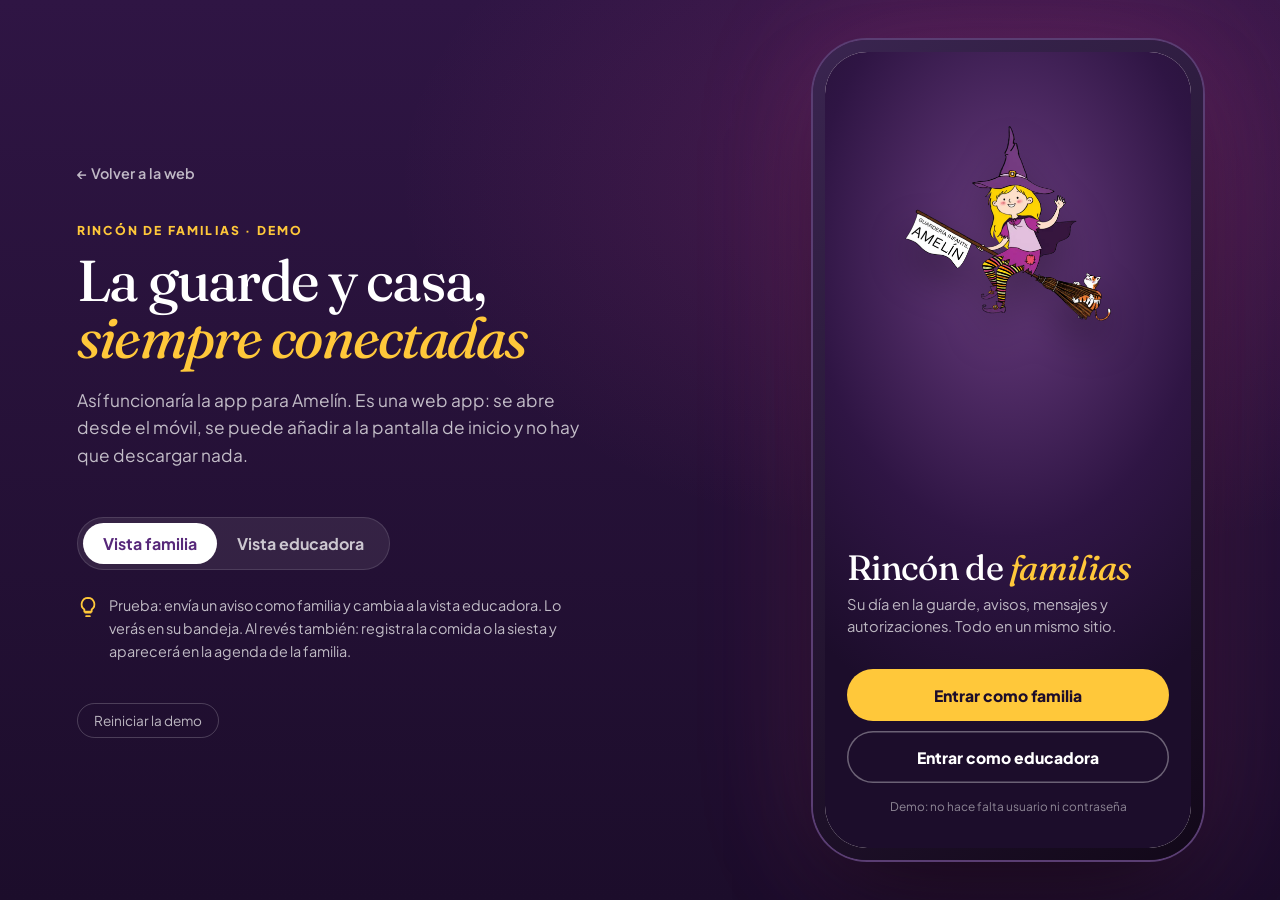
==== familias.html @ 172e7ed4 "Propuesta de nueva web para Guardería Amelín Web pública animada con la bruja Amelín (intro en vuelo" ====
<!doctype html>
<html lang="es">
<head>
  <meta charset="utf-8">
  <meta name="viewport" content="width=device-width, initial-scale=1, viewport-fit=cover">
  <title>Rincón de familias · Amelín</title>
  <meta name="description" content="Demo de la app de comunicación entre familias y educadoras de la Guardería Infantil Amelín.">
  <meta name="theme-color" content="#1c0d2b">
  <link rel="icon" href="assets/img/favicon.png">
  <link rel="preconnect" href="https://fonts.googleapis.com">
  <link rel="preconnect" href="https://fonts.gstatic.com" crossorigin>
  <link href="https://fonts.googleapis.com/css2?family=Fraunces:ital,opsz,wght,SOFT@0,9..144,400..600,100;1,9..144,400..600,100&family=Plus+Jakarta+Sans:wght@400;600;700;800&display=swap" rel="stylesheet">
  <link rel="stylesheet" href="css/app.css">
</head>
<body>
  <div class="stage">
    <div class="stage__info">
      <a class="stage__back" href="index.html">← Volver a la web</a>
      <div class="stage__eyebrow">Rincón de familias · Demo</div>
      <h1>La guarde y casa, <em>siempre conectadas</em></h1>
      <p>Así funcionaría la app para Amelín. Es una web app: se abre desde el móvil, se puede añadir a la pantalla de inicio y no hay que descargar nada.</p>
      <div class="roles" role="group" aria-label="Ver como">
        <button type="button" data-role="familia" aria-pressed="true">Vista familia</button>
        <button type="button" data-role="educadora" aria-pressed="false">Vista educadora</button>
      </div>
      <p class="stage__tip"><svg class="i" viewBox="0 0 24 24" fill="none" stroke="currentColor" stroke-width="2" stroke-linecap="round" stroke-linejoin="round"><path d="M9 18h6M10 22h4M12 2a7 7 0 0 0-4 12.7V17h8v-2.3A7 7 0 0 0 12 2z"/></svg><span>Prueba: envía un aviso como familia y cambia a la vista educadora. Lo verás en su bandeja. Al revés también: registra la comida o la siesta y aparecerá en la agenda de la familia.</span></p>
      <button class="stage__reset" type="button" id="reset">Reiniciar la demo</button>
    </div>
    <div class="device">
      <div class="app" id="app" aria-live="polite"></div>
    </div>
  </div>
  <script src="js/app.js"></script>
</body>
</html>
---- css/app.css ----
/* Rincón de familias — app demo */
html, body { background: #1c0d2b; }
:root {
  --night: #1c0d2b; --plum: #2f1544; --brand: #7b4d8f; --brand-2: #57287a;
  --lilac: #ecdff5; --lilac-2: #f6effa; --cream: #fcf8f3; --ink: #241530; --ink-2: #6a5a75; --line: #ece3f1;
  --c-a: #e2489e; --c-m: #1f9d63; --c-e: #ffc83a; --c-l: #ff8a3d; --c-i: #c8a6e6; --c-n: #e0245e;
  --font-display: "Fraunces", Georgia, serif;
  --font-ui: "Plus Jakarta Sans", system-ui, sans-serif;
  --ease: cubic-bezier(.22, 1, .36, 1);
}
* { box-sizing: border-box; }
body {
  margin: 0; font-family: var(--font-ui); color: var(--ink); -webkit-font-smoothing: antialiased;
  min-height: 100dvh;
}
button { font: inherit; color: inherit; cursor: pointer; }
input, select, textarea { font: inherit; color: inherit; }
:focus-visible { outline: 3px solid var(--c-e); outline-offset: 2px; border-radius: 8px; }
svg.i { width: 22px; height: 22px; flex: none; }
::selection { background: rgba(123, 77, 143, .3); }

/* ---------- escaparate (escritorio) ---------- */
.stage {
  min-height: 100dvh; display: grid; grid-template-columns: 1fr auto; align-items: center; gap: 60px;
  padding: 40px max(24px, 6vw);
  background: radial-gradient(70% 60% at 80% 20%, rgba(226, 72, 158, .18), transparent 70%), linear-gradient(180deg, var(--plum), var(--night));
  color: #fff;
}
.stage__info { max-width: 520px; }
.stage__back { display: inline-flex; gap: 8px; align-items: center; color: rgba(255, 255, 255, .7); text-decoration: none; font-weight: 600; font-size: .9rem; margin-bottom: 40px; }
.stage__back:hover { color: #fff; }
.stage h1 { font-family: var(--font-display); font-weight: 450; font-size: clamp(2.6rem, 4.5vw, 4rem); line-height: 1; letter-spacing: -.03em; margin: 14px 0 20px; }
.stage h1 em { font-style: italic; color: var(--c-e); }
.stage p { color: rgba(255, 255, 255, .72); font-size: 1.08rem; line-height: 1.6; }
.stage__eyebrow { font-size: .76rem; letter-spacing: .18em; text-transform: uppercase; font-weight: 800; color: var(--c-e); }
.roles { display: inline-flex; padding: 5px; border-radius: 999px; background: rgba(255, 255, 255, .08); margin: 30px 0 16px; border: 1px solid rgba(255, 255, 255, .12); }
.roles button { border: 0; background: none; padding: 10px 20px; border-radius: 999px; font-weight: 700; color: rgba(255, 255, 255, .75); transition: all .3s var(--ease); }
.roles button[aria-pressed="true"] { background: #fff; color: var(--brand-2); }
.stage__tip { font-size: .9rem !important; display: flex; gap: 10px; align-items: flex-start; margin-top: 8px; }
.stage__tip svg { color: var(--c-e); margin-top: 2px; }
.stage__reset { margin-top: 26px; background: none; border: 1px solid rgba(255, 255, 255, .2); color: rgba(255, 255, 255, .7); border-radius: 999px; padding: 8px 16px; font-size: .85rem; }
.stage__reset:hover { color: #fff; border-color: #fff; }
.device {
  width: 390px; height: min(820px, calc(100dvh - 80px)); border-radius: 54px; padding: 12px; position: relative;
  background: linear-gradient(145deg, #3a2550, #120819); box-shadow: 0 0 0 2px #5a3e73, 0 50px 100px -30px rgba(0, 0, 0, .6), 0 0 120px rgba(226, 72, 158, .2);
}
.device .app { border-radius: 42px; }
@media (max-width: 900px) {
  .stage { display: block; padding: 0; background: var(--cream); }
  .stage__info { display: none; }
  .device { width: 100%; height: 100dvh; padding: 0; border-radius: 0; box-shadow: none; background: none; }
  .device .app { border-radius: 0; }
}
body.embed .stage { display: block; padding: 0; background: var(--cream); }
body.embed .stage__info { display: none; }
body.embed .device { width: 100%; height: 100dvh; padding: 0; border-radius: 0; box-shadow: none; background: none; }
body.embed .device .app { border-radius: 0; }

/* ---------- app ---------- */
.app {
  height: 100%; background: var(--cream); color: var(--ink); overflow: hidden; position: relative;
  display: flex; flex-direction: column;
}
.screen { flex: 1; overflow-y: auto; overscroll-behavior: contain; padding: 0 18px 110px; scrollbar-width: none; }
.screen::-webkit-scrollbar { display: none; }

.topbar { position: sticky; top: 0; z-index: 5; padding: 50px 0 14px; display: flex; align-items: center; gap: 12px; background: linear-gradient(var(--cream) 80%, transparent); }
.topbar h2 { font-family: var(--font-display); font-weight: 500; font-size: 1.7rem; letter-spacing: -.02em; margin: 0; line-height: 1.05; flex: 1; }
.topbar small { display: block; font-family: var(--font-ui); font-size: .78rem; color: var(--ink-2); font-weight: 600; letter-spacing: 0; margin-bottom: 2px; }
.avatar { width: 46px; height: 46px; border-radius: 50%; display: grid; place-items: center; font-weight: 800; color: #fff; background: var(--c, var(--c-a)); flex: none; font-size: 1rem; box-shadow: 0 0 0 3px #fff, 0 6px 14px -4px rgba(0, 0, 0, .25); }
.avatar--sm { width: 38px; height: 38px; font-size: .85rem; box-shadow: 0 0 0 2px #fff; }
.iconbtn { width: 42px; height: 42px; border-radius: 50%; border: 0; background: #fff; display: grid; place-items: center; box-shadow: 0 2px 10px rgba(47, 21, 68, .08); position: relative; }
.dot-badge { position: absolute; top: 4px; right: 4px; min-width: 18px; height: 18px; padding: 0 5px; border-radius: 9px; background: var(--c-n); color: #fff; font-size: .68rem; font-weight: 800; display: grid; place-items: center; border: 2px solid var(--cream); }

/* estado */
.status {
  border-radius: 28px; padding: 20px; color: #fff; position: relative; overflow: hidden; isolation: isolate;
  background: linear-gradient(140deg, var(--brand), var(--brand-2));
  box-shadow: 0 20px 40px -20px rgba(87, 40, 122, .8);
}
.status::after { content: ""; position: absolute; right: -40px; top: -40px; width: 160px; height: 160px; border-radius: 50%; background: rgba(255, 255, 255, .08); z-index: -1; }
.status img { position: absolute; right: -6px; bottom: -8px; width: 120px; z-index: -1; opacity: .95; animation: bob 5s ease-in-out infinite; }
@keyframes bob { 50% { transform: translateY(-8px) rotate(2deg); } }
.status__label { font-size: .72rem; letter-spacing: .14em; text-transform: uppercase; font-weight: 800; opacity: .75; }
.status__now { font-family: var(--font-display); font-size: 1.55rem; line-height: 1.1; margin: 6px 0 4px; max-width: 70%; }
.status__since { font-size: .84rem; opacity: .8; }
.status__stats { display: flex; gap: 8px; margin-top: 16px; max-width: 72%; flex-wrap: wrap; }
.status__stats span { background: rgba(255, 255, 255, .16); border-radius: 12px; padding: 6px 10px; font-size: .78rem; font-weight: 700; display: inline-flex; gap: 6px; align-items: center; }
.status__stats svg { width: 15px; height: 15px; }

.h3 { font-family: var(--font-display); font-weight: 500; font-size: 1.2rem; margin: 26px 2px 12px; display: flex; justify-content: space-between; align-items: baseline; }
.h3 small { font-family: var(--font-ui); font-size: .78rem; color: var(--ink-2); font-weight: 600; }

.quick { display: grid; grid-template-columns: repeat(4, 1fr); gap: 8px; }
.quick button {
  border: 0; background: #fff; border-radius: 20px; padding: 14px 4px 12px; display: flex; flex-direction: column; align-items: center; gap: 8px;
  font-size: .72rem; font-weight: 700; line-height: 1.2; box-shadow: 0 2px 10px rgba(47, 21, 68, .06); transition: transform .2s var(--ease);
}
.quick button:active { transform: scale(.95); }
.quick i { width: 42px; height: 42px; border-radius: 14px; display: grid; place-items: center; background: color-mix(in srgb, var(--c) 15%, #fff); color: var(--c); }

.bring { background: #fff7e0; border: 1.5px dashed #f0c64a; border-radius: 20px; padding: 14px 16px; display: flex; gap: 12px; align-items: center; margin-top: 14px; }
.bring svg { color: #c38f00; }
.bring b { display: block; font-size: .9rem; }
.bring span { font-size: .82rem; color: var(--ink-2); }
.bring button { margin-left: auto; border: 0; background: #ffc83a; border-radius: 12px; padding: 8px 12px; font-weight: 800; font-size: .78rem; white-space: nowrap; }

/* timeline */
.feed { list-style: none; margin: 0; padding: 0; position: relative; }
.feed::before { content: ""; position: absolute; left: 21px; top: 10px; bottom: 10px; width: 2px; background: var(--line); }
.feed li { display: grid; grid-template-columns: 44px 1fr; gap: 12px; padding: 8px 0; position: relative; animation: pop .5s var(--ease) both; }
@keyframes pop { from { opacity: 0; transform: translateY(10px); } }
.feed i { width: 44px; height: 44px; border-radius: 15px; display: grid; place-items: center; background: color-mix(in srgb, var(--c) 16%, #fff); color: var(--c); position: relative; z-index: 1; box-shadow: 0 0 0 4px var(--cream); }
.feed .card { background: #fff; border-radius: 18px; padding: 12px 14px; box-shadow: 0 2px 10px rgba(47, 21, 68, .05); }
.feed .card header { display: flex; justify-content: space-between; gap: 10px; }
.feed .card b { font-size: .92rem; }
.feed .card time { font-size: .76rem; color: var(--ink-2); font-weight: 700; font-variant-numeric: tabular-nums; }
.feed .card p { margin: 3px 0 0; font-size: .86rem; color: var(--ink-2); line-height: 1.45; }
.feed .meter { display: flex; gap: 3px; margin-top: 8px; }
.feed .meter span { height: 6px; flex: 1; border-radius: 3px; background: var(--line); }
.feed .meter span.on { background: var(--c); }
.empty { text-align: center; color: var(--ink-2); padding: 30px 10px; font-size: .9rem; }

.menu-card { background: #fff; border-radius: 22px; padding: 16px; display: grid; grid-template-columns: auto 1fr; gap: 6px 14px; box-shadow: 0 2px 10px rgba(47, 21, 68, .05); }
.menu-card dt { font-weight: 800; font-size: .78rem; color: var(--c-l); text-transform: uppercase; letter-spacing: .08em; padding-top: 2px; }
.menu-card dd { margin: 0; font-size: .9rem; font-weight: 600; }

/* formularios */
.seg { display: grid; grid-template-columns: 1fr 1fr; gap: 8px; }
.seg button { border: 1.5px solid var(--line); background: #fff; border-radius: 18px; padding: 14px 12px; display: flex; gap: 10px; align-items: center; text-align: left; font-weight: 700; font-size: .86rem; transition: all .2s; }
.seg button i { width: 34px; height: 34px; border-radius: 11px; display: grid; place-items: center; background: color-mix(in srgb, var(--c) 15%, #fff); color: var(--c); flex: none; }
.seg button[aria-pressed="true"] { border-color: var(--c); background: color-mix(in srgb, var(--c) 8%, #fff); box-shadow: 0 0 0 3px color-mix(in srgb, var(--c) 18%, transparent); }
.fld { display: flex; flex-direction: column; gap: 6px; margin-top: 14px; }
.fld label { font-size: .8rem; font-weight: 700; color: var(--ink-2); }
.fld input, .fld select, .fld textarea { border: 1.5px solid var(--line); border-radius: 14px; padding: 12px 14px; background: #fff; font-size: 16px; width: 100%; }
.fld textarea { min-height: 80px; resize: none; }
.fld input:focus, .fld select:focus, .fld textarea:focus { outline: none; border-color: var(--brand); box-shadow: 0 0 0 4px rgba(123, 77, 143, .12); }
.row2 { display: grid; grid-template-columns: 1fr 1fr; gap: 10px; }
.cta { width: 100%; min-height: 52px; border: 0; border-radius: 999px; background: var(--brand); color: #fff; font-weight: 800; font-size: .98rem; margin-top: 18px; display: flex; align-items: center; justify-content: center; gap: 8px; box-shadow: 0 12px 24px -12px var(--brand); transition: transform .2s var(--ease); }
.cta:active { transform: scale(.97); }
.cta--ghost { background: #fff; color: var(--brand); box-shadow: inset 0 0 0 1.5px var(--line); }

.sent { list-style: none; padding: 0; margin: 0; display: grid; gap: 8px; }
.sent li { background: #fff; border-radius: 18px; padding: 12px 14px; display: grid; grid-template-columns: 38px 1fr auto; gap: 12px; align-items: center; box-shadow: 0 2px 10px rgba(47, 21, 68, .05); animation: pop .4s var(--ease) both; }
.sent i { width: 38px; height: 38px; border-radius: 12px; display: grid; place-items: center; background: color-mix(in srgb, var(--c) 15%, #fff); color: var(--c); }
.sent b { font-size: .88rem; display: block; }
.sent span { font-size: .8rem; color: var(--ink-2); display: block; line-height: 1.35; }
.tag { font-size: .7rem; font-weight: 800; padding: 4px 8px; border-radius: 8px; white-space: nowrap; }
.tag--sent { background: var(--lilac); color: var(--brand-2); }
.tag--read { background: #dff5ea; color: #147a4a; }
.tag--new { background: #ffe1ea; color: var(--c-n); }
.sent button.tag { border: 0; background: var(--brand); color: #fff; padding: 7px 10px; }

/* chat */
.chat { display: flex; flex-direction: column; height: 100%; }
.chat .screen { padding-bottom: 20px; display: flex; flex-direction: column; }
.bubbles { display: flex; flex-direction: column; gap: 6px; margin-top: auto; padding-top: 10px; }
.bubble { max-width: 80%; padding: 10px 14px; border-radius: 20px; font-size: .9rem; line-height: 1.4; animation: pop .35s var(--ease) both; position: relative; }
.bubble time { display: block; font-size: .68rem; opacity: .6; margin-top: 3px; text-align: right; }
.bubble.me { align-self: flex-end; background: var(--brand); color: #fff; border-bottom-right-radius: 6px; }
.bubble.them { align-self: flex-start; background: #fff; border-bottom-left-radius: 6px; box-shadow: 0 2px 8px rgba(47, 21, 68, .06); }
.day-sep { align-self: center; font-size: .72rem; font-weight: 700; color: var(--ink-2); background: var(--lilac-2); padding: 4px 10px; border-radius: 8px; margin: 8px 0; }
.typing { align-self: flex-start; background: #fff; border-radius: 20px; padding: 12px 16px; display: flex; gap: 4px; }
.typing span { width: 7px; height: 7px; border-radius: 50%; background: var(--c-i); animation: blink 1.2s infinite; }
.typing span:nth-child(2) { animation-delay: .2s; } .typing span:nth-child(3) { animation-delay: .4s; }
@keyframes blink { 50% { opacity: .2; transform: translateY(-3px); } }
.composer { display: flex; gap: 8px; padding: 10px 14px 96px; background: var(--cream); border-top: 1px solid var(--line); }
.composer input { flex: 1; border: 1.5px solid var(--line); border-radius: 999px; padding: 12px 16px; background: #fff; font-size: 16px; min-width: 0; }
.composer input:focus { outline: none; border-color: var(--brand); }
.composer button { width: 48px; height: 48px; border-radius: 50%; border: 0; background: var(--brand); color: #fff; display: grid; place-items: center; flex: none; }
.chips { display: flex; gap: 6px; overflow-x: auto; padding: 0 14px 8px; background: var(--cream); scrollbar-width: none; }
.chips button { flex: none; border: 1.5px solid var(--line); background: #fff; border-radius: 999px; padding: 6px 12px; font-size: .8rem; font-weight: 700; }

/* circulares */
.circ { background: #fff; border-radius: 22px; padding: 16px; margin-bottom: 10px; box-shadow: 0 2px 10px rgba(47, 21, 68, .05); animation: pop .4s var(--ease) both; }
.circ header { display: flex; gap: 10px; align-items: center; margin-bottom: 8px; }
.circ header i { width: 38px; height: 38px; border-radius: 12px; display: grid; place-items: center; background: color-mix(in srgb, var(--c) 15%, #fff); color: var(--c); flex: none; }
.circ header b { font-size: .95rem; display: block; line-height: 1.25; }
.circ header small { font-size: .76rem; color: var(--ink-2); }
.circ p { margin: 0; font-size: .88rem; color: var(--ink-2); line-height: 1.5; }
.circ footer { display: flex; justify-content: space-between; align-items: center; margin-top: 12px; gap: 10px; }
.circ .sign { border: 0; background: var(--c-m); color: #fff; font-weight: 800; border-radius: 999px; padding: 9px 16px; font-size: .84rem; display: inline-flex; gap: 6px; align-items: center; }
.circ .signed { color: #147a4a; font-weight: 800; font-size: .82rem; display: inline-flex; align-items: center; gap: 6px; }
.progress { height: 6px; border-radius: 3px; background: var(--line); overflow: hidden; flex: 1; }
.progress span { display: block; height: 100%; background: var(--c-m); border-radius: 3px; }

/* educadora: clase */
.kids { display: grid; grid-template-columns: 1fr 1fr; gap: 10px; }
.kid { border: 0; background: #fff; border-radius: 22px; padding: 14px; text-align: left; box-shadow: 0 2px 10px rgba(47, 21, 68, .06); display: flex; flex-direction: column; gap: 10px; transition: transform .2s var(--ease); }
.kid:active { transform: scale(.97); }
.kid header { display: flex; gap: 10px; align-items: center; }
.kid b { font-size: .95rem; display: block; }
.kid small { font-size: .74rem; color: var(--ink-2); }
.kid .state { font-size: .74rem; font-weight: 800; padding: 5px 9px; border-radius: 9px; align-self: flex-start; background: var(--lilac-2); color: var(--brand-2); }
.kid .state.off { background: #f1eef3; color: #8a7f92; }
.kid .state.sleep { background: #e7ecff; color: #3d4fb8; }
.summary { display: grid; grid-template-columns: repeat(3, 1fr); gap: 8px; margin-bottom: 4px; }
.summary div { background: #fff; border-radius: 18px; padding: 12px; box-shadow: 0 2px 10px rgba(47, 21, 68, .05); }
.summary b { font-family: var(--font-display); font-size: 1.6rem; display: block; line-height: 1; }
.summary span { font-size: .72rem; color: var(--ink-2); font-weight: 700; }

/* hoja inferior */
.sheet-bg { position: absolute; inset: 0; background: rgba(28, 13, 43, .45); z-index: 20; opacity: 0; pointer-events: none; transition: opacity .3s; }
.sheet { position: absolute; left: 0; right: 0; bottom: 0; z-index: 21; background: var(--cream); border-radius: 30px 30px 0 0; padding: 10px 18px 28px; max-height: 88%; overflow-y: auto; transform: translateY(105%); transition: transform .45s cubic-bezier(.32, .72, 0, 1); }
.sheet.open { transform: none; }
.sheet-bg.open { opacity: 1; pointer-events: auto; }
.sheet .grab { width: 40px; height: 5px; border-radius: 3px; background: var(--line); margin: 0 auto 14px; }
.sheet h3 { font-family: var(--font-display); font-weight: 500; font-size: 1.4rem; margin: 0; }
.acts { display: grid; grid-template-columns: repeat(3, 1fr); gap: 8px; margin-top: 10px; }
.acts button { border: 0; background: #fff; border-radius: 16px; padding: 12px 6px; display: flex; flex-direction: column; align-items: center; gap: 6px; font-size: .74rem; font-weight: 700; box-shadow: 0 2px 8px rgba(47, 21, 68, .06); transition: transform .15s; }
.acts button:active { transform: scale(.94); }
.acts i { width: 36px; height: 36px; border-radius: 12px; display: grid; place-items: center; background: color-mix(in srgb, var(--c) 15%, #fff); color: var(--c); }
.acts-label { font-size: .74rem; font-weight: 800; letter-spacing: .1em; text-transform: uppercase; color: var(--ink-2); margin: 18px 2px 0; }

/* barra inferior */
.tabbar {
  position: absolute; left: 12px; right: 12px; bottom: 12px; z-index: 10;
  display: grid; grid-template-columns: repeat(4, 1fr); padding: 6px; border-radius: 26px;
  background: rgba(255, 255, 255, .88); backdrop-filter: blur(16px) saturate(1.6); -webkit-backdrop-filter: blur(16px) saturate(1.6);
  box-shadow: 0 10px 30px -10px rgba(47, 21, 68, .3), 0 0 0 1px rgba(47, 21, 68, .05);
}
.tabbar button { border: 0; background: none; border-radius: 20px; padding: 8px 2px 6px; display: flex; flex-direction: column; align-items: center; gap: 3px; font-size: .68rem; font-weight: 700; color: var(--ink-2); position: relative; transition: color .2s, background .3s var(--ease); }
.tabbar button[aria-current="page"] { color: var(--brand-2); background: var(--lilac); }
.tabbar .dot-badge { top: 2px; right: calc(50% - 22px); border-color: #fff; }

/* login */
.login { position: absolute; inset: 0; z-index: 30; display: flex; flex-direction: column; justify-content: flex-end; padding: 24px 22px 34px; color: #fff; overflow: hidden;
  background: radial-gradient(90% 60% at 50% 25%, #6a3d80, var(--plum) 60%, var(--night)); transition: transform .6s cubic-bezier(.32, .72, 0, 1), opacity .4s; }
.login.hide { transform: translateY(-100%); opacity: 0; pointer-events: none; }
.login img { width: 64%; margin: 0 auto auto; padding-top: 50px; animation: bob 5s ease-in-out infinite; filter: drop-shadow(0 20px 20px rgba(0, 0, 0, .35)); }
.login h1 { font-family: var(--font-display); font-weight: 450; font-size: 2.2rem; line-height: 1; letter-spacing: -.02em; margin: 0 0 8px; }
.login h1 em { color: var(--c-e); }
.login p { color: rgba(255, 255, 255, .7); font-size: .92rem; margin: 0 0 22px; line-height: 1.5; }
.login .cta { margin-top: 10px; }
.login .cta--gold { background: var(--c-e); color: var(--night); box-shadow: none; }
.login .cta--line { background: transparent; color: #fff; box-shadow: inset 0 0 0 1.5px rgba(255, 255, 255, .35); }
.login small { display: block; text-align: center; margin-top: 16px; font-size: .74rem; color: rgba(255, 255, 255, .5); }

/* toast */
.toast { position: absolute; left: 50%; bottom: 96px; z-index: 40; transform: translate(-50%, 200%); opacity: 0; background: var(--night); color: #fff; padding: 12px 18px; border-radius: 16px; font-size: .86rem; font-weight: 700; display: flex; gap: 8px; align-items: center; transition: transform .45s cubic-bezier(.34, 1.56, .64, 1), opacity .3s; white-space: nowrap; box-shadow: 0 10px 30px rgba(0, 0, 0, .3); }
.toast.show { transform: translate(-50%, 0); opacity: 1; }
.toast svg { color: var(--c-e); }

@media (prefers-reduced-motion: reduce) { *, *::before, *::after { animation: none !important; transition-duration: .001ms !important; } }
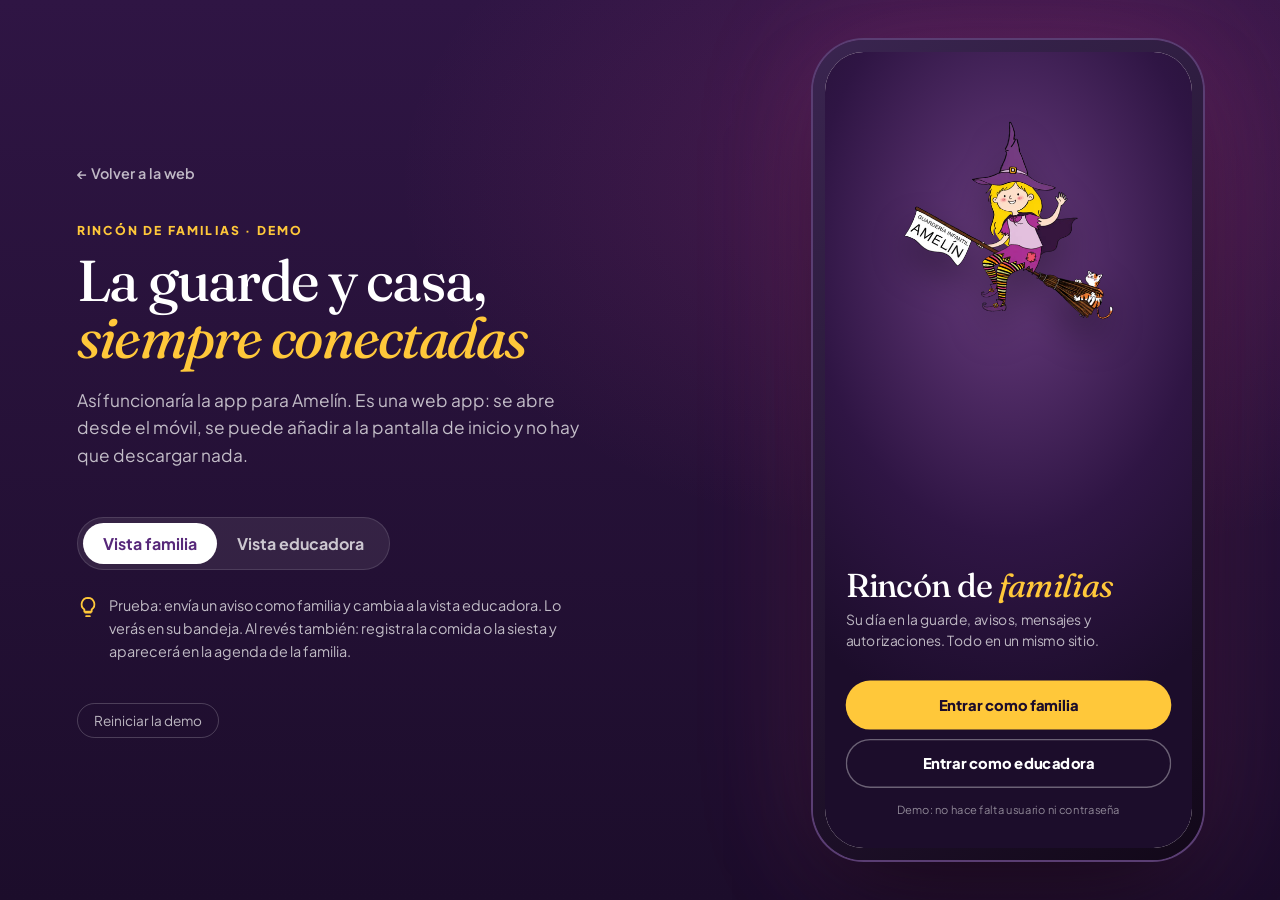
==== commit ccdf56c0: "Demo de familias: vista educadora dentro del móvil y botón de salir - En la web, botones Vista famil" ====
--- a/familias.html
+++ b/familias.html
@@ -15,7 +15,7 @@
 <body>
   <div class="stage">
     <div class="stage__info">
-      <a class="stage__back" href="index.html">← Volver a la web</a>
+      <a class="stage__back" href="index.html#familias">← Volver a la web</a>
       <div class="stage__eyebrow">Rincón de familias · Demo</div>
       <h1>La guarde y casa, <em>siempre conectadas</em></h1>
       <p>Así funcionaría la app para Amelín. Es una web app: se abre desde el móvil, se puede añadir a la pantalla de inicio y no hay que descargar nada.</p>
@@ -26,8 +26,17 @@
       <p class="stage__tip"><svg class="i" viewBox="0 0 24 24" fill="none" stroke="currentColor" stroke-width="2" stroke-linecap="round" stroke-linejoin="round"><path d="M9 18h6M10 22h4M12 2a7 7 0 0 0-4 12.7V17h8v-2.3A7 7 0 0 0 12 2z"/></svg><span>Prueba: envía un aviso como familia y cambia a la vista educadora. Lo verás en su bandeja. Al revés también: registra la comida o la siesta y aparecerá en la agenda de la familia.</span></p>
       <button class="stage__reset" type="button" id="reset">Reiniciar la demo</button>
     </div>
+    <div class="demo-bar" role="group" aria-label="Controles de la demo">
+      <a class="demo-bar__exit" href="index.html#familias" aria-label="Salir de la demo y volver a la web">
+        <svg viewBox="0 0 24 24" fill="none" stroke="currentColor" stroke-width="2.4" stroke-linecap="round" stroke-linejoin="round" aria-hidden="true"><path d="M15 18l-6-6 6-6"/></svg>Salir de la demo
+      </a>
+      <div class="demo-bar__roles">
+        <button type="button" data-role="familia" aria-pressed="true">Familia</button>
+        <button type="button" data-role="educadora" aria-pressed="false">Educadora</button>
+      </div>
+    </div>
     <div class="device">
-      <div class="app" id="app" aria-live="polite"></div>
+      <div class="device__screen" id="screen"><div class="app" id="app" aria-live="polite"></div></div>
     </div>
   </div>
   <script src="js/app.js"></script>
--- a/css/app.css
+++ b/css/app.css
@@ -41,21 +41,68 @@
 .stage__reset { margin-top: 26px; background: none; border: 1px solid rgba(255, 255, 255, .2); color: rgba(255, 255, 255, .7); border-radius: 999px; padding: 8px 16px; font-size: .85rem; }
 .stage__reset:hover { color: #fff; border-color: #fff; }
 .device {
-  width: 390px; height: min(820px, calc(100dvh - 80px)); border-radius: 54px; padding: 12px; position: relative;
+  /* el marco nunca sobresale de la pantalla: el ancho sale de la altura disponible */
+  width: min(390px, calc((100dvh - 80px) * 390 / 820)); aspect-ratio: 390 / 820;
+  border-radius: 13% / 6.2%; padding: 3%; position: relative;
   background: linear-gradient(145deg, #3a2550, #120819); box-shadow: 0 0 0 2px #5a3e73, 0 50px 100px -30px rgba(0, 0, 0, .6), 0 0 120px rgba(226, 72, 158, .2);
 }
-.device .app { border-radius: 42px; }
+.device__screen { position: relative; width: 100%; height: 100%; overflow: hidden; border-radius: 10.5% / 5%; }
+.device .app { position: absolute; top: 0; left: 0; width: 390px; height: 800px; transform-origin: 0 0; }
+
+/* barra flotante de la demo (solo móvil a pantalla completa) */
+.demo-bar { display: none; }
+
 @media (max-width: 900px) {
   .stage { display: block; padding: 0; background: var(--cream); }
   .stage__info { display: none; }
-  .device { width: 100%; height: 100dvh; padding: 0; border-radius: 0; box-shadow: none; background: none; }
-  .device .app { border-radius: 0; }
-}
+  .device { width: 100%; height: 100dvh; aspect-ratio: auto; padding: 0; border-radius: 0; box-shadow: none; background: none; }
+  .device__screen { border-radius: 0; overflow: visible; }
+  .device .app { position: relative; width: 100%; height: 100%; transform: none !important; border-radius: 0; }
+  .demo-bar {
+    display: flex; position: fixed; z-index: 60; left: 10px; right: 10px; top: max(8px, env(safe-area-inset-top));
+    justify-content: space-between; align-items: center; gap: 8px; pointer-events: none;
+  }
+  .demo-bar > * { pointer-events: auto; }
+  .demo-bar__exit {
+    display: inline-flex; align-items: center; gap: 4px; min-height: 36px; padding: 0 14px 0 8px; border-radius: 999px;
+    background: var(--night); color: #fff; font-size: .78rem; font-weight: 800; text-decoration: none;
+    box-shadow: 0 6px 16px -6px rgba(28, 13, 43, .6);
+  }
+  .demo-bar__exit svg { width: 18px; height: 18px; }
+  .demo-bar__roles { display: inline-flex; padding: 3px; border-radius: 999px; background: rgba(28, 13, 43, .88); box-shadow: 0 6px 16px -6px rgba(28, 13, 43, .6); }
+  .demo-bar__roles button { border: 0; background: none; color: rgba(255, 255, 255, .75); font-size: .74rem; font-weight: 800; padding: 0 12px; min-height: 30px; border-radius: 999px; }
+  .demo-bar__roles button[aria-pressed="true"] { background: #fff; color: var(--brand-2); }
+  .topbar { padding-top: 58px; }
+}
+body.embed .demo-bar { display: none; }
 body.embed .stage { display: block; padding: 0; background: var(--cream); }
 body.embed .stage__info { display: none; }
-body.embed .device { width: 100%; height: 100dvh; padding: 0; border-radius: 0; box-shadow: none; background: none; }
-body.embed .device .app { border-radius: 0; }
-
+body.embed .device { width: 100%; height: 100dvh; aspect-ratio: auto; padding: 0; border-radius: 0; box-shadow: none; background: none; }
+body.embed .device__screen { border-radius: 0; overflow: visible; }
+body.embed .device .app { position: relative; width: 100%; height: 100%; transform: none !important; border-radius: 0; }
+body.embed .topbar { padding-top: 50px; }
+
+/* pantallas estrechas (p. ej. dentro del móvil simulado) */
+@media (max-width: 340px) {
+  .screen { padding-left: 12px; padding-right: 12px; }
+  .topbar h2 { font-size: 1.4rem; }
+  .quick { gap: 6px; }
+  .quick button { font-size: .64rem; padding: 10px 2px; }
+  .quick i { width: 34px; height: 34px; }
+  .seg { grid-template-columns: 1fr; }
+  .kids { gap: 8px; }
+  .kid { padding: 10px; }
+  .summary b { font-size: 1.3rem; }
+  .status__now { font-size: 1.3rem; }
+  .status img { width: 96px; }
+  .acts button { font-size: .68rem; }
+  .row2 { grid-template-columns: 1fr; }
+  .tabbar button { font-size: .6rem; }
+  .login h1 { font-size: 1.8rem; }
+}
+@media (max-height: 640px) {
+  .login img { width: 48%; padding-top: 30px; }
+}
 /* ---------- app ---------- */
 .app {
   height: 100%; background: var(--cream); color: var(--ink); overflow: hidden; position: relative;
